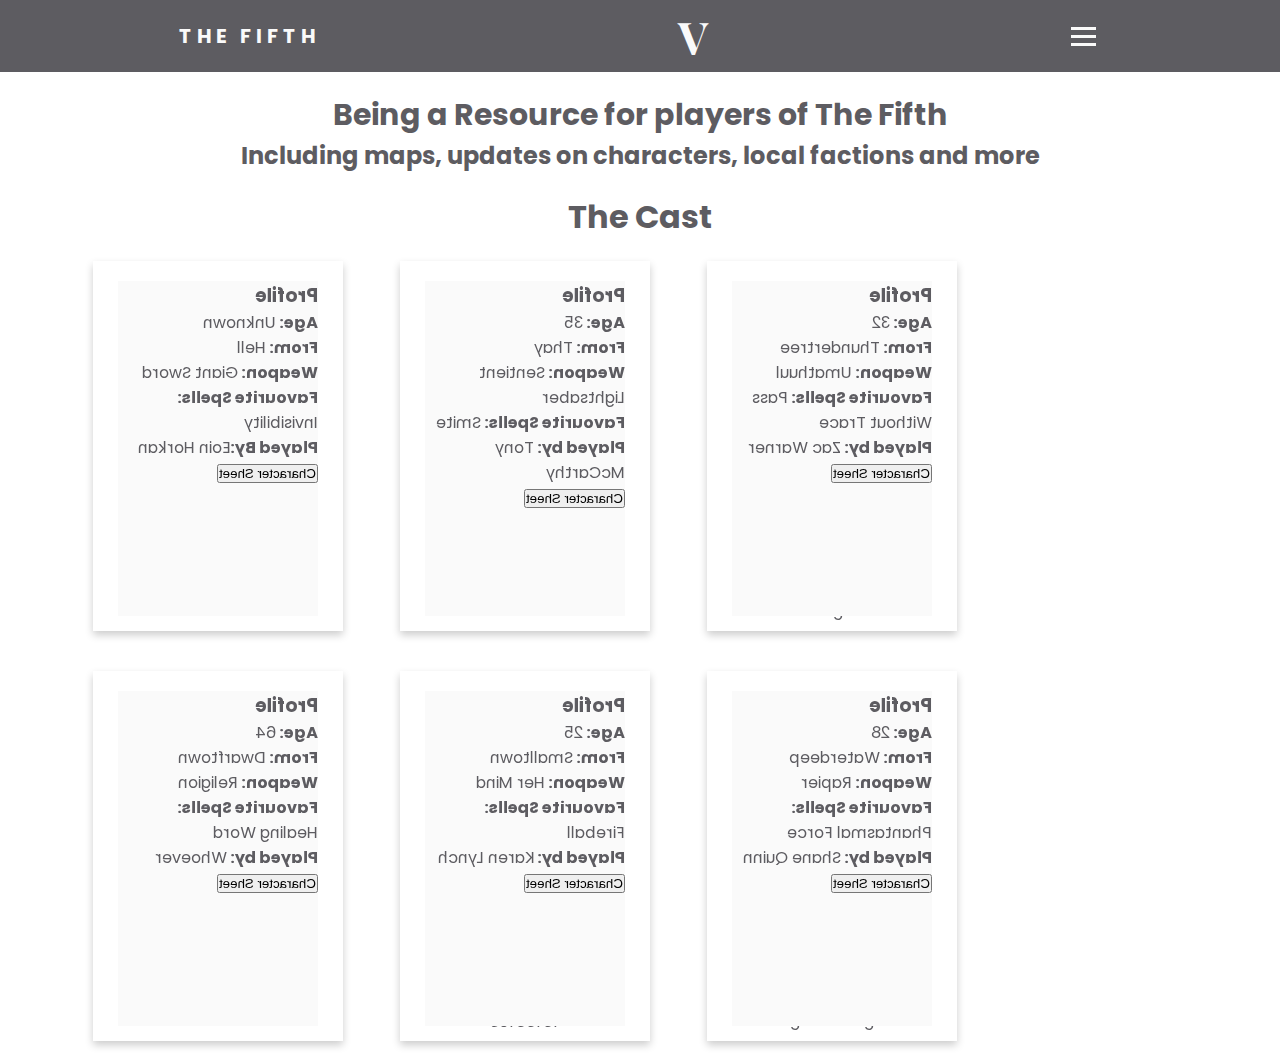
==== index.html @ 25271f96 "added first draft of player card text" ====
<!DOCTYPE html>
<html lang="en">

<head>
    <meta charset="UTF-8">
    <meta name="viewport" content="width=device-width, initial-scale=1.0, maximum-scale=1.0, user-scalable=0">
    <meta http-equiv="X-UA-Compatible" content="ie=edge">
    <title>The Fifth!</title>
    <link rel="stylesheet" href="assets/style.css">
    <link href="https://fonts.googleapis.com/css?family=Poppins&display=swap" rel="stylesheet">
    <link href="https://fonts.googleapis.com/css?family=Playfair+Display&display=swap" rel="stylesheet">
    <link rel="icon" href="./images/v-logo.jpg">
</head>

<body>
    <nav>
        <div class="logo">
            <h4>The Fifth</h4>
        </div>
        <h1 id="logo">V</h1>
        <ul class="nav-links">
            <li>
                <a href="index.html">Home</a>
            </li>
            <li>
                <a href="chronicles.html">Chronicles</a>
            </li>
            <li>
                <a href="factions.html">Factions</a>
            </li>
            <li>
                <a href="maps.html">Maps</a>
            </li>
        </ul>
        <div class="burger">
            <div class="line1"></div>
            <div class="line2"></div>
            <div class="line3"></div>
        </div>
    </nav>
    <section>

        <div class="home-container">
            <div class="intro">
                <h1>Being a Resource for players of The Fifth</h1>
                <h2>Including maps, updates on characters, local factions and more</h2>
            </div>

            <h1>The Cast</h1>
            <div class="profile-container">
                <div class="profile-card-container">
                    <div class="profile-card">
                        <figure class="front">
                            <img src="images/profiles/sirotek.png" alt="Heroic Image of Sirotek" style="width:100%">
                            <div class="container">
                                <h4><b>Sirotek</b></h4>
                                <p>Hexblade</p>
                            </div>
                        </figure>
                        <figure class="back">
                            <h3>Profile</h3>
                            <p>
                                <b>Age:</b> Unknown<br><b>From:</b> Hell<br><b>Weapon:</b> Giant Sword<br><b>Favourite Spells:</b> Invisibility<br>

                                <b>Played By:</b>Eoin Horkan
                            </p>
                            <button class="character-button" href="#" target="_blank">Character Sheet</button>
                        </figure>
                    </div>
                </div>
                <div class="profile-card-container">
                    <div class="profile-card">
                        <figure class="front"><img src="images/profiles/kushiel.png" alt="Heroic Image of Kushiel" style="width:100%">
                            <div class="container">
                                <h4><b>Kushiel</b></h4>
                                <p>Paladin</p>
                            </div>
                        </figure>
                        <figure class="back">
                            <h3>Profile</h3>
                            <p>
                                <b>Age:</b> 35<br><b>From:</b> Thay<br><b>Weapon:</b> Sentient Lightsaber<br><b>Favourite Spells:</b> Smite <br> <b>Played by:</b> Tony McCarthy
                            </p>
                            <button class="character-button" href="#" target="_blank">Character Sheet</button></figure>
                    </div>
                </div>
                <div class="profile-card-container">
                    <div class="profile-card">
                        <figure class="front"><img src="images/profiles/ames.png" alt="Heroic Image of Ames" style="width:100%">
                            <div class="container">
                                <h4><b>Ames</b></h4>
                                <p>Ranger</p>
                            </div>
                        </figure>
                        <figure class="back">
                            <h3>Profile</h3>
                            <p>
                                <b>Age:</b> 32<br><b>From:</b> Thundertree<br><b>Weapon:</b> Umathuul<br><b>Favourite Spells:</b> Pass Without Trace<b><br>Played by:</b> Zac Warner
                            </p>
                            <button class="character-button" href="#" target="_blank">Character Sheet</button></figure>
                    </div>
                </div>
                <div class="profile-card-container">
                    <div class="profile-card">
                        <figure class="front">
                            <img src="images/profiles/klarc.png" alt="Heroic Image of K'larc" style="width:100%">
                            <div class="container">
                                <h4><b>Klarc</b></h4>
                                <p>Cleric</p>
                            </div>
                        </figure>
                        <figure class="back">
                            <h3>Profile</h3>
                            <p>
                                <b>Age:</b> 64<br><b>From:</b> Dwarftown<br><b>Weapon:</b> Religion<br><b>Favourite Spells:</b> Healing Word<br><b>Played by:</b> Whoever
                            </p>
                            <button class="character-button" href="#" target="_blank">Character Sheet</button></figure>
                    </div>
                </div>
                <div class="profile-card-container">
                    <div class="profile-card">
                        <figure class="front"><img src="images/profiles/xan.png" alt="Heroic Image of Xanaphia" style="width:100%">
                            <div class="container">
                                <h4><b>Xanaphia</b></h4>
                                <p>Sorcerer</p>
                            </div>
                        </figure>
                        <figure class="back">
                            <h3>Profile</h3>
                            <p>
                                <b>Age:</b> 25<br><b>From:</b> Smalltown<br><b>Weapon:</b> Her Mind<br><b>Favourite Spells:</b> Fireball <br><b>Played by: </b> Karen Lynch
                            </p>
                            <button class="character-button" href="#" target="_blank">Character Sheet</button></figure>
                    </div>
                </div>
                <div class="profile-card-container">
                    <div class="profile-card">
                        <figure class="front"><img src="images/profiles/fenric.png" alt="Heroic Image of Fenric" style="width:100%">
                            <div class="container">
                                <h4><b>Fenric</b></h4>
                                <p>Rogueish Rogue</p>
                        </figure>
                        <figure class="back">
                            <h3>Profile</h3>
                            <p>
                                <b>Age:</b> 28<br><b>From:</b> Waterdeep<br><b>Weapon:</b> Rapier<br><b>Favourite Spells:</b> Phantasmal Force<br><b>Played by:</b> Shane Quinn
                            </p>
                            <button class="character-button" href="#" target="_blank">Character Sheet</button></figure>
                        </div>
                    </div>
                </div>
            </div>
        </div>
    </section>
    <footer>
        <div class="copyrite"></div>
        <div class="geminerald"></div>
        <div class="cast"></div>
    </footer>
    <script src="./assets/nav.js"></script>
</body>

</html>
---- assets/style.css ----
* {
    padding: 0;
    margin: 0;
    box-sizing: border-box;
}

body {
    font-family: 'Poppins', sans-serif;
    color: #5d5c61;
}

/*-----------------------------------------------------Nav*/

nav {
    display: flex;
    justify-content: space-around;
    align-items: center;
    min-height: 8vh;
    background-color: #5d5c61;
    width: 100%;
}

#logo {
    font-family: 'Playfair Display', serif;
    color: #fafafa;
    left: 50%;
    right: 50%;
    top: 5px;
    font-size: 5vh;

}

.logo {
    color: #fafafa;
    text-transform: uppercase;
    letter-spacing: 5px;
    font-size: 20px;
    display: flex;
    flex-direction: row;

}

.nav-links {
    display: flex;
    width: 30%;
    justify-content: space-around;

}

.nav-links li {
    list-style: none;
}

.nav-links a {
    color: #fafafa;
    text-decoration: none;
    letter-spacing: 3px;
    font-weight: bold;
    font-size: 14px;

}

.burger {
    display: none;
    cursor: pointer;
}

.burger div {
    width: 25px;
    height: 3px;
    background-color: #fafafa;
    margin: 5px;
    transition: all 0.3s ease;

}

@media screen and (max-width:1500px) {
    body {
        overflow-x: hidden;
    }

    .nav-links {
        position: absolute;
        ;
        right: 0px;
        height: 92vh;
        top: 8vh;
        background-color: #5d5c61;
        display: flex;
        flex-direction: column;
        align-items: center;
        width: 75%;
        transform: translateX(100%);
        transition: transform 0.5s ease-in;
        z-index: 5;
    }
    .nav-links li {
        opacity: 0;
    }
    .burger {
        display: block;
    }
}

.nav-active {
    transform: translateX(0%);
}

@keyframes navLinkFade {
    from {
        opacity: 0;
        transform: translateX(50px);
    }
    to {
        opacity: 1;
        transform: translateX(0px);
    }
}

.toggle .line1 {
    transform: rotate(-45deg) translate(-5px, 6px);
}

.toggle .line2 {
    opacity: 0;
}

.toggle .line3 {
    transform: rotate(45deg) translate(-5px, -6px);
}

/*-------------------------------------------------------------Nav*/

/*-------------------------------------------------------------Home*/

.intro {
    display: flex;
    align-items: center;
    flex-flow: column wrap;
    justify-content: center;
    margin: 20px auto;
}

h1,
h2 {
    text-align: center;
}

.intro h1 {
    font-size: 30px;
}

/*-------------------------------------------------------------Home*/

/*-------------------------------------------------------------Section*/

section {
    height: 80vh;
    width: 90%;
    margin: auto;
    display: flex;
    justify-content: center;


}

.container {
    display: flex;
    flex-direction: column;
    justify-content: space-around;
    align-items: center;
}

/*-------------------------------------------------------------Section*/

/*-------------------------------------------------------------Cards*/

.profile-container {
    width: 80%;
    display: flex;
    align-items: center;
    justify-content: space-around;
    flex-flow: row wrap;
}

.profile-card-container {
    min-width: 250px;
    min-height: 370px;
    margin: 20px;
    box-shadow: 0 4px 8px 0 rgba(0, 0, 0, 0.2);
    transition: transform 1s ease-in;
    transform-style: preserve-3d;
    position:relative;
}

.profile-card {
    display: flex;
    flex-flow: column wrap;
    align-items: center;
}

.profile-card-container:hover {
    box-shadow: 0 8px 16px 0 rgba(0, 0, 0, 0.4);
    transform: rotateY(180deg);
}

.profile-card figure {
    width: 200px;
    height: 300px;
    position: absolute;
    margin-top: 20px;

}
.profile-card .front{
    background-color: #fafafa;
}
.profile-card .back {
    background-color: #fafafa;
    padding: 0;
    transform: rotateY(180deg);
    z-index: 2;
    min-height: 335px;
}



/*-------------------------------------------------------------Cards*/

/*-------------------------------------------------------------Maps*/

.maps-container {
    position: absolute;
}

.maps-container h1 {
    text-align: center;
    margin: 20px;
    font-size: 40px;
}

.map-card {
    position: sticky;
    top: 8%;
    padding: 20px;
    margin: 20px;
    box-shadow: 0 4px 8px 0 rgba(0, 0, 0, 0.2);
    transition: 0.3s;
    background-color: #fafafa;
    margin-top: 30px;
}

.map-header, .map-text{
    margin-top: 5px;
    margin-bottom: 10px;
}


#vale-map {

    z-index: 0;
}

#captured-map {

    z-index: 1;
}

#brindol-map {

    z-index: 2;
}

.map-card:hover {
    box-shadow: 0 8px 16px 0 rgba(0, 0, 0, 0.4);
}



/*-------------------------------------------------------------Maps*/

/*-------------------------------------------------------------Factions*/

.faction-container {
    width: 90%;
    display: flex;
    align-items: center;
    justify-content: space-around;
    flex-flow: row wrap;

}


.faction-card {
    margin: 20px;
    padding: 20px;
    box-shadow: 0 4px 8px 0 rgba(0, 0, 0, 0.2);
    transition: 0.3s;
    display: flex;

}

.faction-card img {
/*
    height: 320px;
    width:250px;
*/
    border: 1px solid #fafafa;
    padding: 10px;
    margin-right: 20px;

}

.faction-card:hover {
    box-shadow: 0 8px 16px 0 rgba(0, 0, 0, 0.4);
}

@media screen and (max-width:768px) {
    .faction-info {
        display: none;
    }
}

/*-------------------------------------------------------------Factions*/

/*-------------------------------------------------------------Chronicles*/

.chronicles-container {
    opacity: 0.8;
    background-image: url("../images/chronicles/chronicles-background.jpeg");
    opacity: 0.7;
    color: #fafafa;
    position: absolute;
    height: 100vh;
    width: 90%;
    display: flex;
    justify-content: space-around;
    flex-flow: row wrap;
}


.chapter {
    border: 4px solid #b1a296;
    width: 100px;
    min-height: 100px;
    padding: 10px;
    margin: 10px;
    color: #fafafa;
    min-width: 150px;
    max-height: 250px;
}

.chapter-card {

    width: 100%;
    text-align: center;
}

/*-------------------------------------------------------------Chronicles*/

/*-------------------------------------------------------------Footer*/

footer {
    display: none;
    background-color: #5d5c61;
    height: 50px;
}

/*-------------------------------------------------------------Footer*/
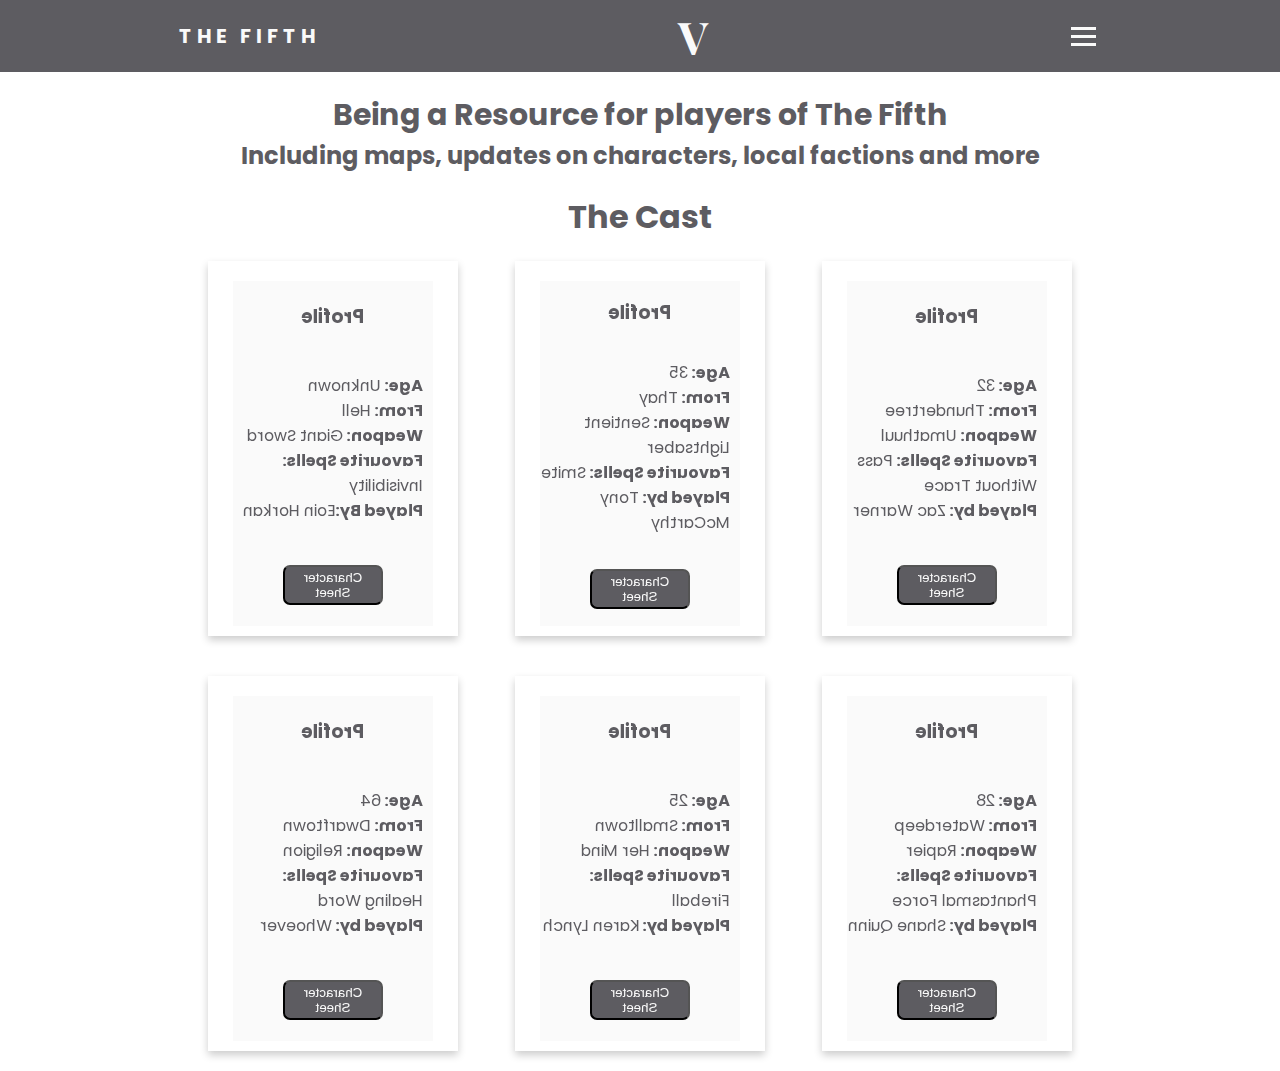
==== commit 585bc711: "added first character PDF sheet" ====
--- a/index.html
+++ b/index.html
@@ -97,7 +97,7 @@
                             <p>
                                 <b>Age:</b> 32<br><b>From:</b> Thundertree<br><b>Weapon:</b> Umathuul<br><b>Favourite Spells:</b> Pass Without Trace<b><br>Played by:</b> Zac Warner
                             </p>
-                            <button class="character-button" href="#" target="_blank">Character Sheet</button></figure>
+                            <button class="character-button" href="./assets/pdfs/ames-character-sheet.pdf" target="_blank">Character Sheet</button></figure>
                     </div>
                 </div>
                 <div class="profile-card-container">
--- a/assets/style.css
+++ b/assets/style.css
@@ -160,8 +160,6 @@
     margin: auto;
     display: flex;
     justify-content: center;
-
-
 }
 
 .container {
@@ -181,16 +179,17 @@
     align-items: center;
     justify-content: space-around;
     flex-flow: row wrap;
+    margin: auto;
 }
 
 .profile-card-container {
     min-width: 250px;
-    min-height: 370px;
+    min-height: 375px;
     margin: 20px;
     box-shadow: 0 4px 8px 0 rgba(0, 0, 0, 0.2);
     transition: transform 1s ease-in;
     transform-style: preserve-3d;
-    position:relative;
+    position: relative;
 }
 
 .profile-card {
@@ -211,17 +210,41 @@
     margin-top: 20px;
 
 }
-.profile-card .front{
+
+.profile-card .front {
     background-color: #fafafa;
-}
+    height: 92%;
+}
+
 .profile-card .back {
     background-color: #fafafa;
     padding: 0;
     transform: rotateY(180deg);
     z-index: 2;
     min-height: 335px;
-}
-
+    height: 92%;
+}
+
+.back p {
+    margin-left: 10px;
+}
+
+.back {
+    display: flex;
+    justify-content: space-around;
+    align-items: center;
+    flex-direction: column;
+}
+
+.character-button {
+    height: 40px;
+    width: 100px;
+    background-color: #5d5c61;
+    border-radius: 7px;
+    color: #fafafa;
+    cursor: pointer;
+
+}
 
 
 /*-------------------------------------------------------------Cards*/
@@ -240,16 +263,16 @@
 
 .map-card {
     position: sticky;
-    top: 8%;
+    top: 0%;
     padding: 20px;
     margin: 20px;
     box-shadow: 0 4px 8px 0 rgba(0, 0, 0, 0.2);
     transition: 0.3s;
     background-color: #fafafa;
-    margin-top: 30px;
-}
-
-.map-header, .map-text{
+}
+
+.map-header,
+.map-text {
     margin-top: 5px;
     margin-bottom: 10px;
 }
@@ -300,7 +323,7 @@
 }
 
 .faction-card img {
-/*
+    /*
     height: 320px;
     width:250px;
 */
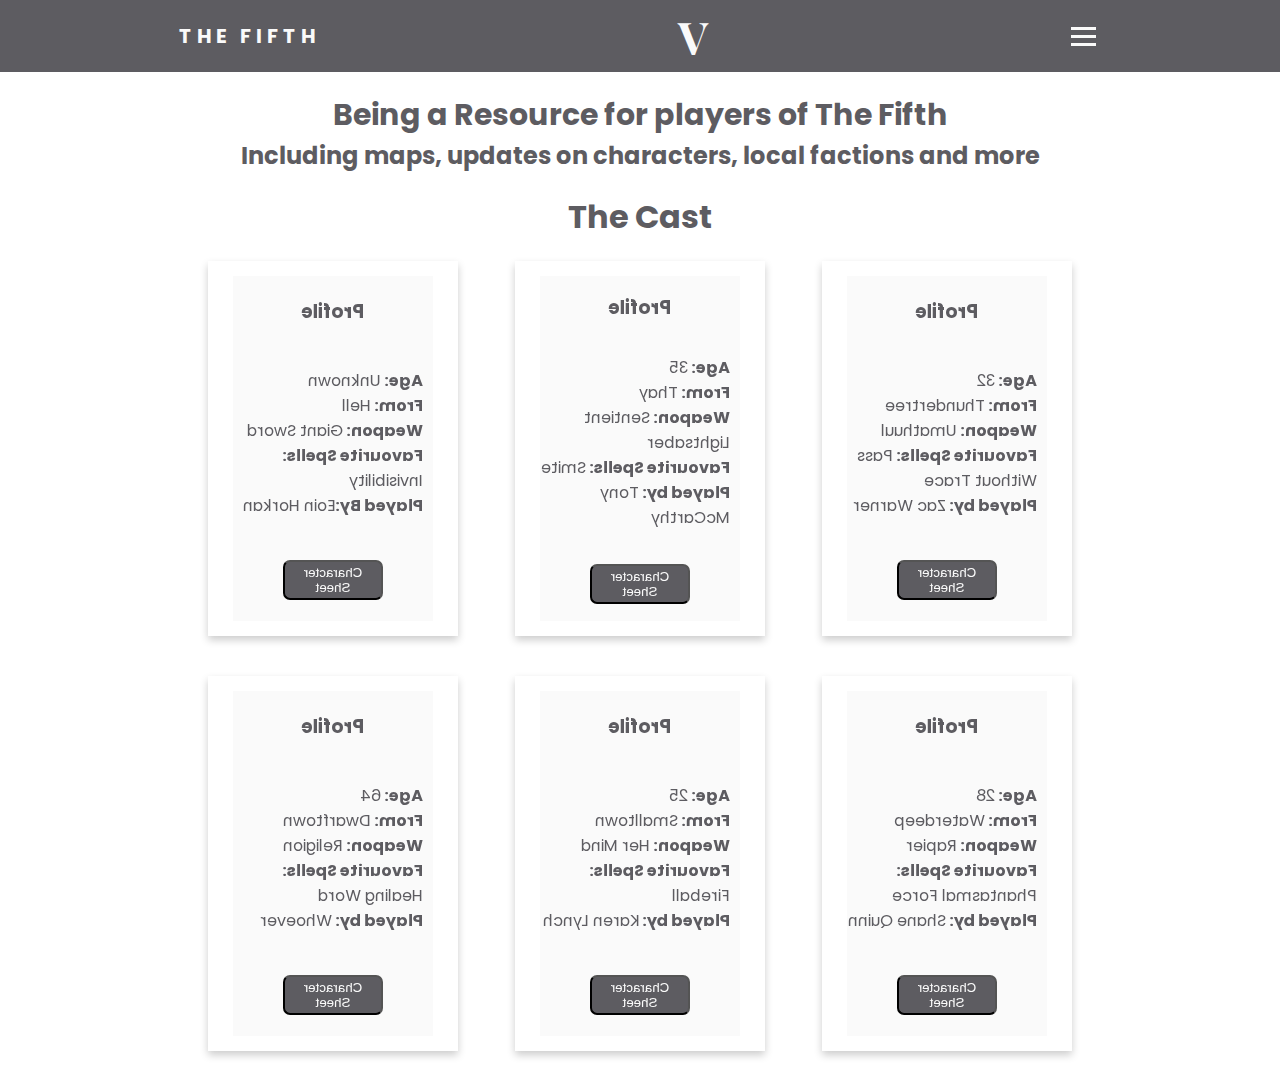
==== commit eb813dff: "added Kushiel Character sheet and link" ====
--- a/index.html
+++ b/index.html
@@ -60,12 +60,13 @@
                         <figure class="back">
                             <h3>Profile</h3>
                             <p>
-                                <b>Age:</b> Unknown<br><b>From:</b> Hell<br><b>Weapon:</b> Giant Sword<br><b>Favourite Spells:</b> Invisibility<br>
-
+                                <b>Age:</b> Unknown<br>
+                                <b>From:</b> Hell<br>
+                                <b>Weapon:</b> Giant Sword<br>
+                                <b>Favourite Spells:</b> Invisibility<br>
                                 <b>Played By:</b>Eoin Horkan
                             </p>
-                            <button class="character-button" href="#" target="_blank">Character Sheet</button>
-                        </figure>
+                            <a href="./assets/pdfs/ames-character-sheet.pdf" target="_blank"><button class="character-button" >Character Sheet</button></a></figure>
                     </div>
                 </div>
                 <div class="profile-card-container">
@@ -79,9 +80,13 @@
                         <figure class="back">
                             <h3>Profile</h3>
                             <p>
-                                <b>Age:</b> 35<br><b>From:</b> Thay<br><b>Weapon:</b> Sentient Lightsaber<br><b>Favourite Spells:</b> Smite <br> <b>Played by:</b> Tony McCarthy
+                                <b>Age:</b> 35<br>
+                                <b>From:</b> Thay<br>
+                                <b>Weapon:</b> Sentient Lightsaber<br>
+                                <b>Favourite Spells:</b> Smite <br>
+                                <b>Played by:</b> Tony McCarthy
                             </p>
-                            <button class="character-button" href="#" target="_blank">Character Sheet</button></figure>
+                            <a href="./assets/pdfs/kush-cha-sheet.pdf" target="_blank"><button class="character-button" >Character Sheet</button></a></figure>
                     </div>
                 </div>
                 <div class="profile-card-container">
@@ -95,9 +100,13 @@
                         <figure class="back">
                             <h3>Profile</h3>
                             <p>
-                                <b>Age:</b> 32<br><b>From:</b> Thundertree<br><b>Weapon:</b> Umathuul<br><b>Favourite Spells:</b> Pass Without Trace<b><br>Played by:</b> Zac Warner
+                                <b>Age:</b> 32<br>
+                                <b>From:</b> Thundertree<br>
+                                <b>Weapon:</b> Umathuul<br>
+                                <b>Favourite Spells:</b> Pass Without Trace<br>
+                                <b>Played by:</b> Zac Warner
                             </p>
-                            <button class="character-button" href="./assets/pdfs/ames-character-sheet.pdf" target="_blank">Character Sheet</button></figure>
+                            <a href="./assets/pdfs/ames-character-sheet.pdf" target="_blank"><button class="character-button" >Character Sheet</button></a></figure>
                     </div>
                 </div>
                 <div class="profile-card-container">
@@ -114,7 +123,7 @@
                             <p>
                                 <b>Age:</b> 64<br><b>From:</b> Dwarftown<br><b>Weapon:</b> Religion<br><b>Favourite Spells:</b> Healing Word<br><b>Played by:</b> Whoever
                             </p>
-                            <button class="character-button" href="#" target="_blank">Character Sheet</button></figure>
+                            <a href="./assets/pdfs/ames-character-sheet.pdf" target="_blank"><button class="character-button" >Character Sheet</button></a></figure>
                     </div>
                 </div>
                 <div class="profile-card-container">
@@ -130,7 +139,7 @@
                             <p>
                                 <b>Age:</b> 25<br><b>From:</b> Smalltown<br><b>Weapon:</b> Her Mind<br><b>Favourite Spells:</b> Fireball <br><b>Played by: </b> Karen Lynch
                             </p>
-                            <button class="character-button" href="#" target="_blank">Character Sheet</button></figure>
+                            <a href="./assets/pdfs/ames-character-sheet.pdf" target="_blank"><button class="character-button" >Character Sheet</button></a></figure>
                     </div>
                 </div>
                 <div class="profile-card-container">
@@ -145,7 +154,7 @@
                             <p>
                                 <b>Age:</b> 28<br><b>From:</b> Waterdeep<br><b>Weapon:</b> Rapier<br><b>Favourite Spells:</b> Phantasmal Force<br><b>Played by:</b> Shane Quinn
                             </p>
-                            <button class="character-button" href="#" target="_blank">Character Sheet</button></figure>
+                            <a href="./assets/pdfs/ames-character-sheet.pdf" target="_blank"><button class="character-button" >Character Sheet</button></a></figure>
                         </div>
                     </div>
                 </div>
--- a/assets/style.css
+++ b/assets/style.css
@@ -207,7 +207,7 @@
     width: 200px;
     height: 300px;
     position: absolute;
-    margin-top: 20px;
+    margin-top: 15px;
 
 }
 
@@ -350,11 +350,9 @@
 .chronicles-container {
     opacity: 0.8;
     background-image: url("../images/chronicles/chronicles-background.jpeg");
-    opacity: 0.7;
     color: #fafafa;
     position: absolute;
-    height: 100vh;
-    width: 90%;
+    width: 100%;
     display: flex;
     justify-content: space-around;
     flex-flow: row wrap;
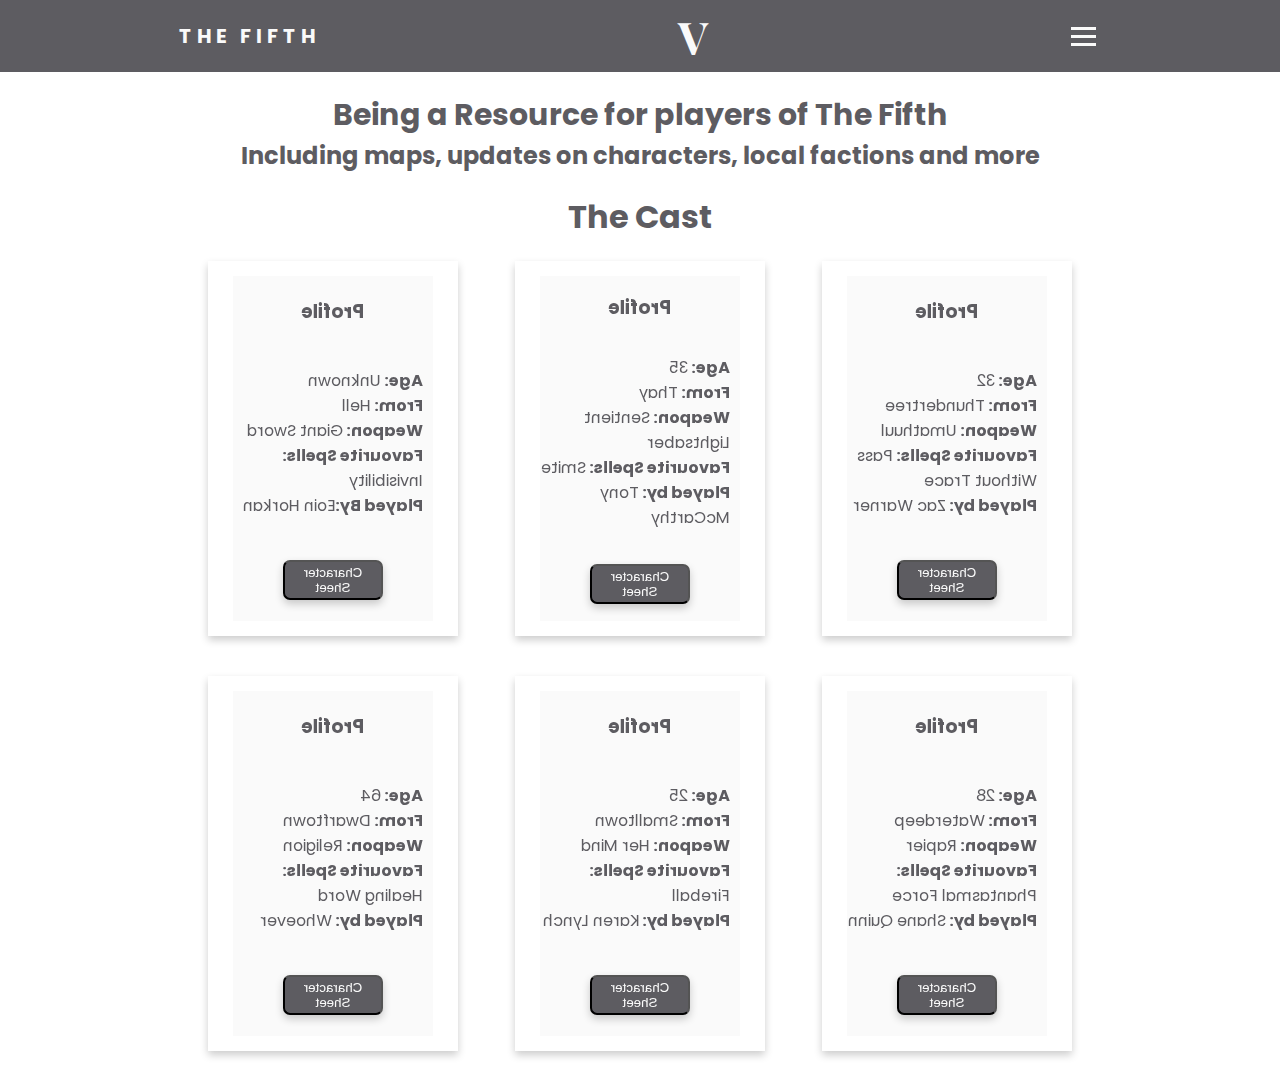
==== commit 75e01c17: "added fenric character sheet and link" ====
--- a/index.html
+++ b/index.html
@@ -154,7 +154,7 @@
                             <p>
                                 <b>Age:</b> 28<br><b>From:</b> Waterdeep<br><b>Weapon:</b> Rapier<br><b>Favourite Spells:</b> Phantasmal Force<br><b>Played by:</b> Shane Quinn
                             </p>
-                            <a href="./assets/pdfs/ames-character-sheet.pdf" target="_blank"><button class="character-button" >Character Sheet</button></a></figure>
+                            <a href="./assets/pdfs/kush-cha-sheet.pdf" target="_blank"><button class="character-button" >Character Sheet</button></a></figure>
                         </div>
                     </div>
                 </div>
--- a/assets/style.css
+++ b/assets/style.css
@@ -243,7 +243,12 @@
     border-radius: 7px;
     color: #fafafa;
     cursor: pointer;
-
+    box-shadow: 0 4px 8px 0 rgba(0, 0, 0, 0.2);
+    transition: 0.5s ease-in-out;
+}
+
+.character-button:hover {
+    box-shadow: 0 4px 8px 0 rgba(0, 0, 0, 0.5);
 }
 
 
